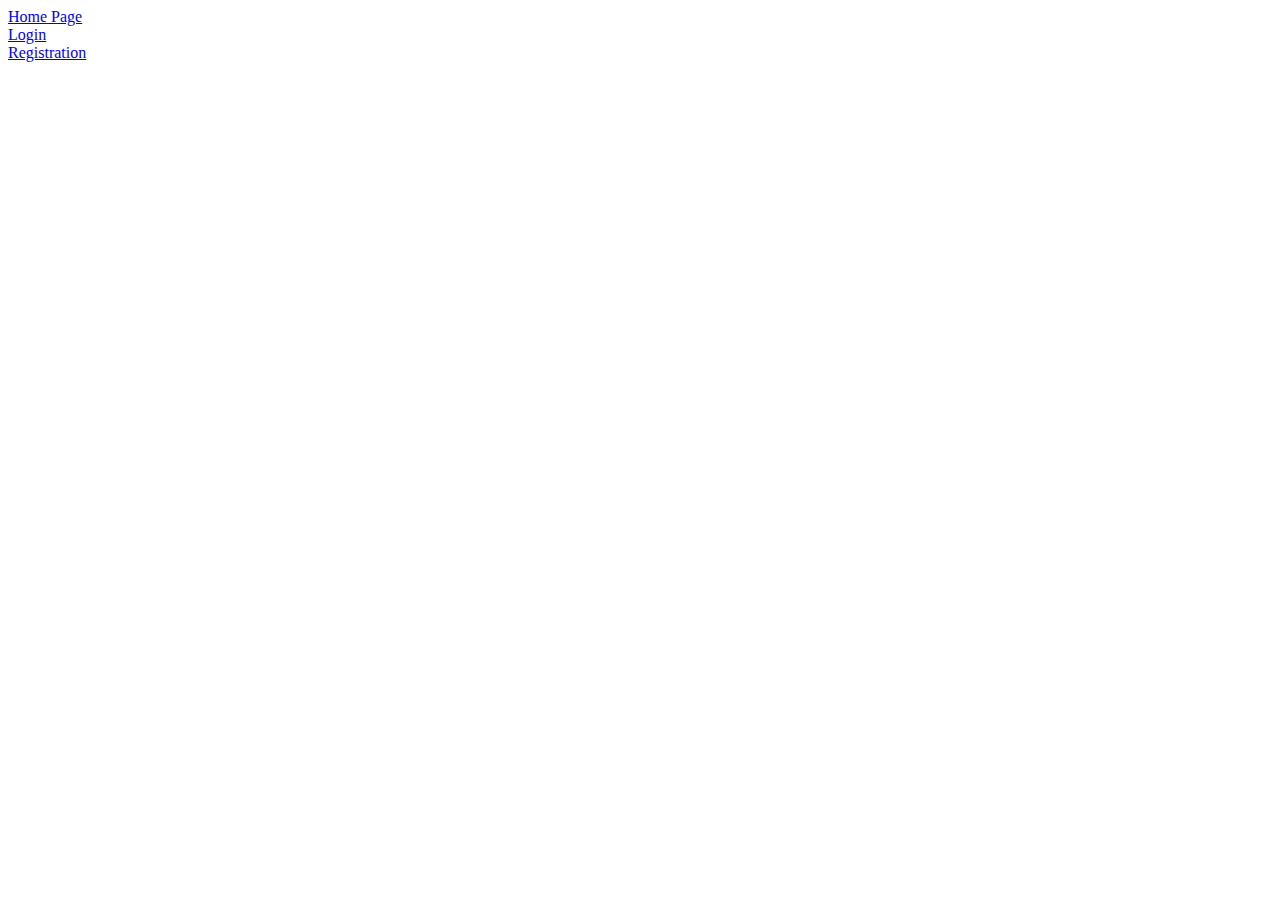
==== index.html @ 27f57738 "Add files via upload" ====
<!DOCTYPE html>
<html lang="en">
  <head>
    <meta charset="UTF-8" />
    <meta name="viewport" content="width=device-width, initial-scale=1.0" />
    <title></title>
  </head>
  <body>
    <a href="./HomePage.html"> Home Page </a>
    <br />
    <a href="./LoginPage.html">Login</a>
    <br />
    <a href="./RegPage.html">Registration</a>
  </body>
</html>
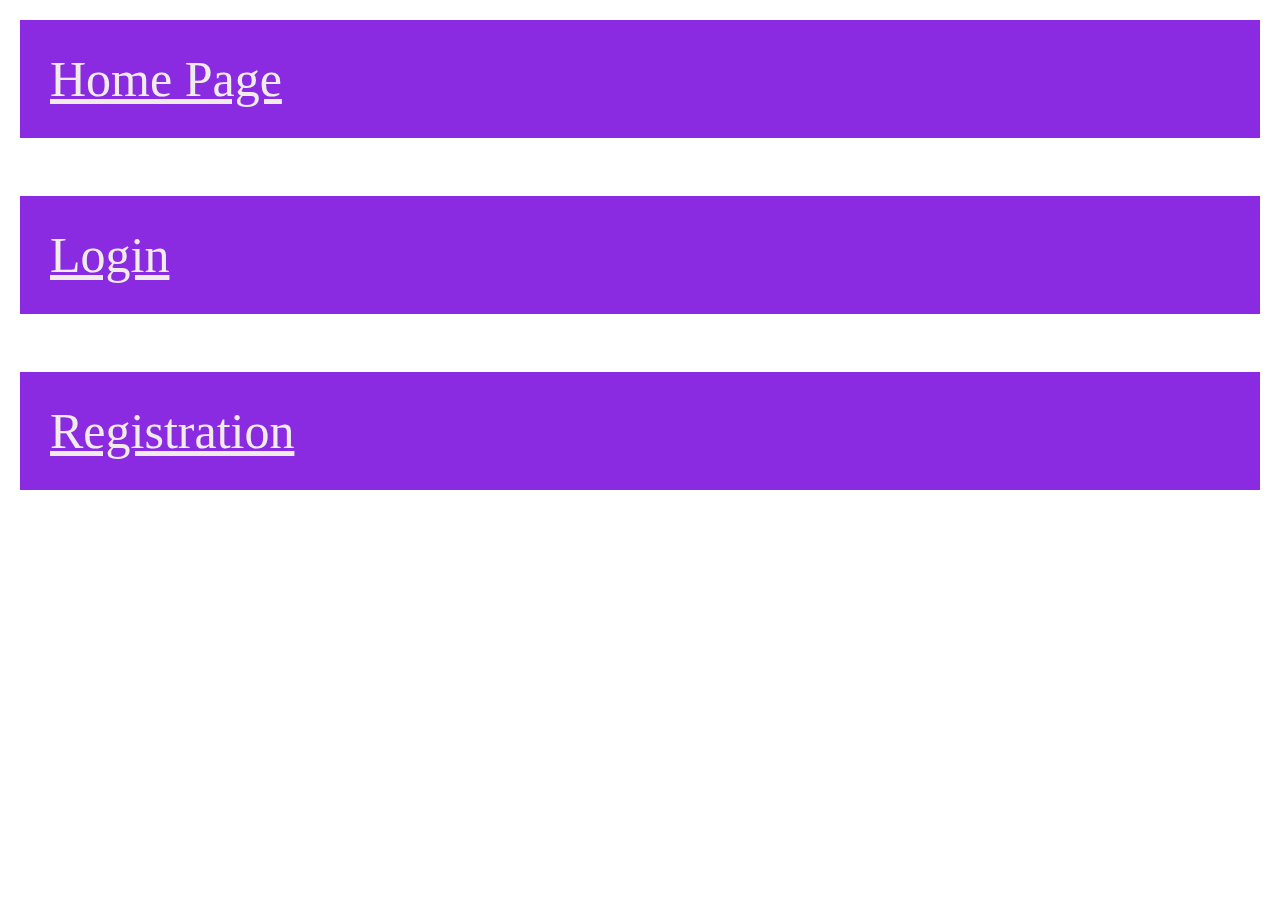
==== commit cf0c9cf9: "Add files via upload" ====
--- a/index.html
+++ b/index.html
@@ -3,10 +3,11 @@
   <head>
     <meta charset="UTF-8" />
     <meta name="viewport" content="width=device-width, initial-scale=1.0" />
-    <title></title>
+    <link rel="stylesheet" href="index.css" />
+    <title>Index Page</title>
   </head>
   <body>
-    <a href="./HomePage.html"> Home Page </a>
+    <a href="./HomePage.html"> Home Page</a>
     <br />
     <a href="./LoginPage.html">Login</a>
     <br />
--- a/index.css
+++ b/index.css
@@ -0,0 +1,20 @@
+*{
+    margin: 0;
+    padding: 0;
+    list-style-type: none;
+}
+a{
+    font-size: 50px;
+    font-family: cursive;
+    background-color: blueviolet;
+    color: rgb(241, 236, 236);
+    padding: 30px;
+    display: flex;
+    flex-direction: column;
+    margin: 20px;
+    
+}
+a:hover{
+    background-color: brown;
+    transition: ease-in-out 0.2s;
+}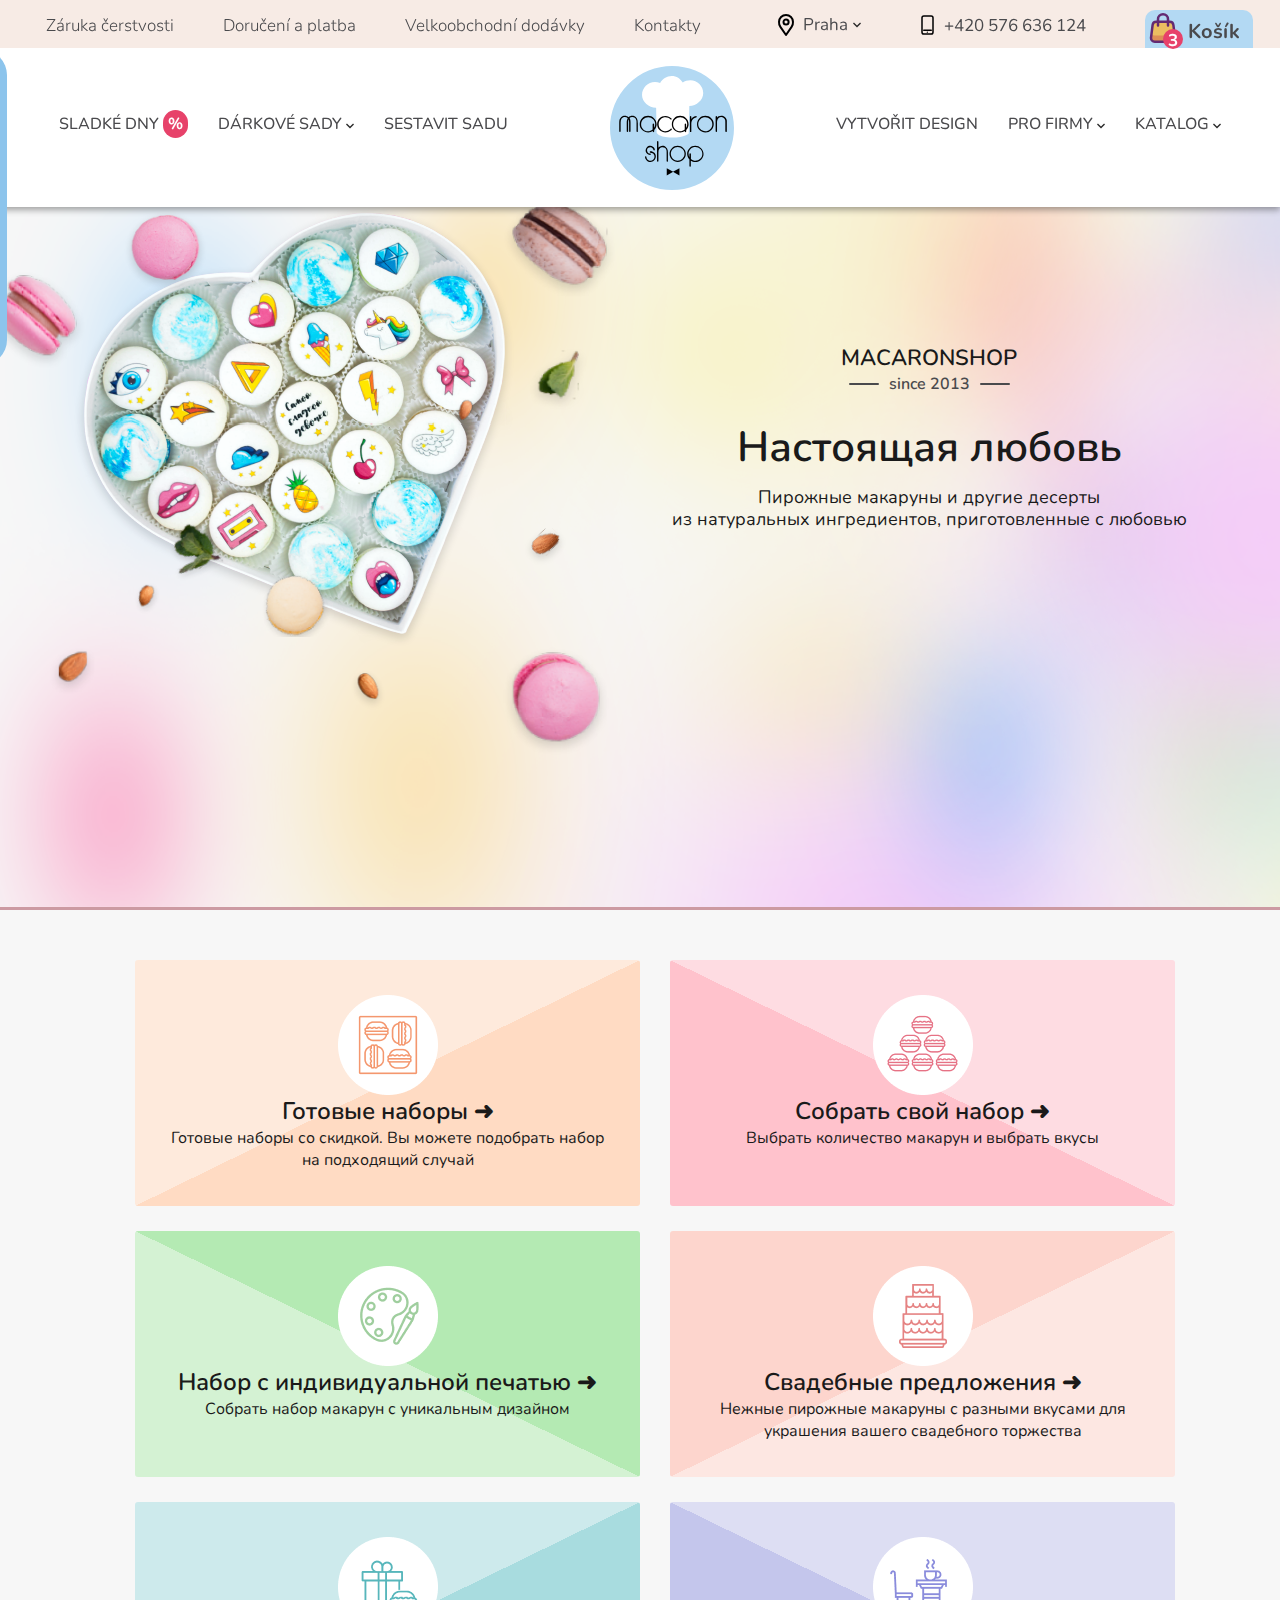
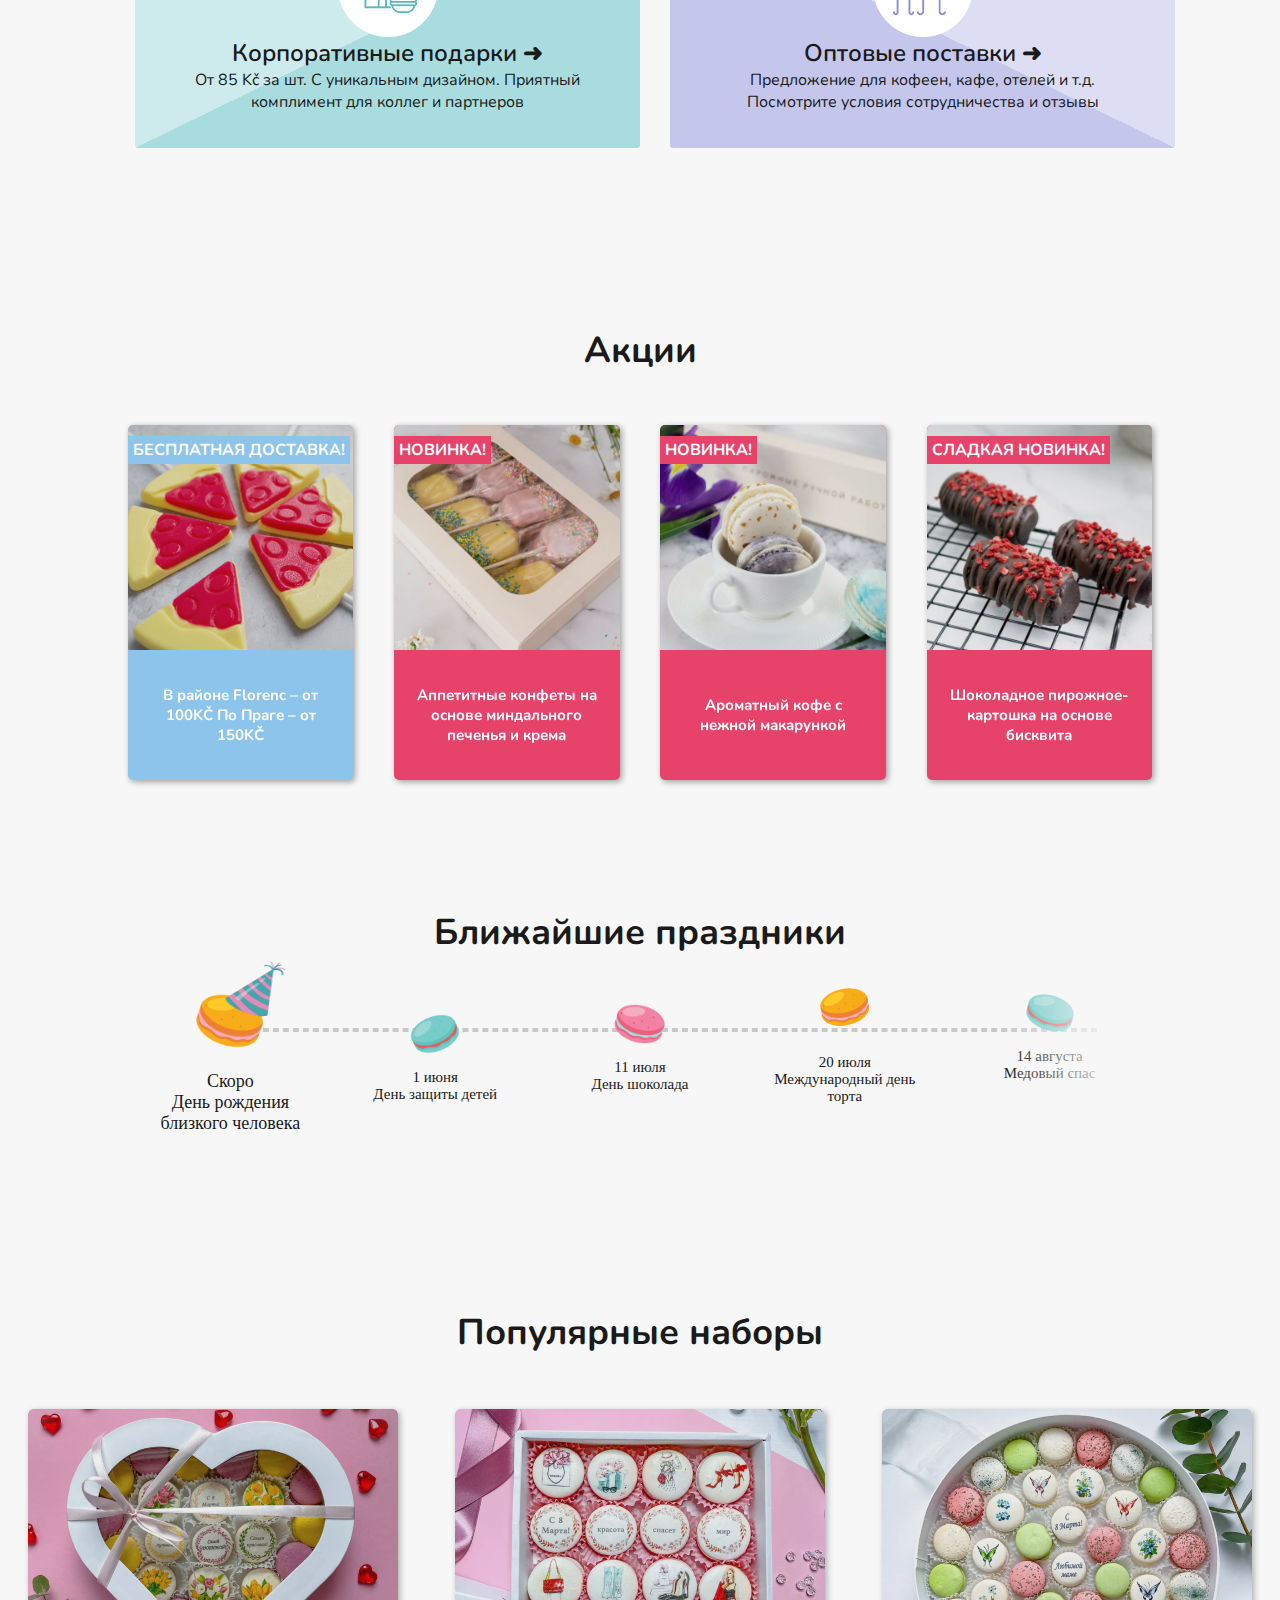
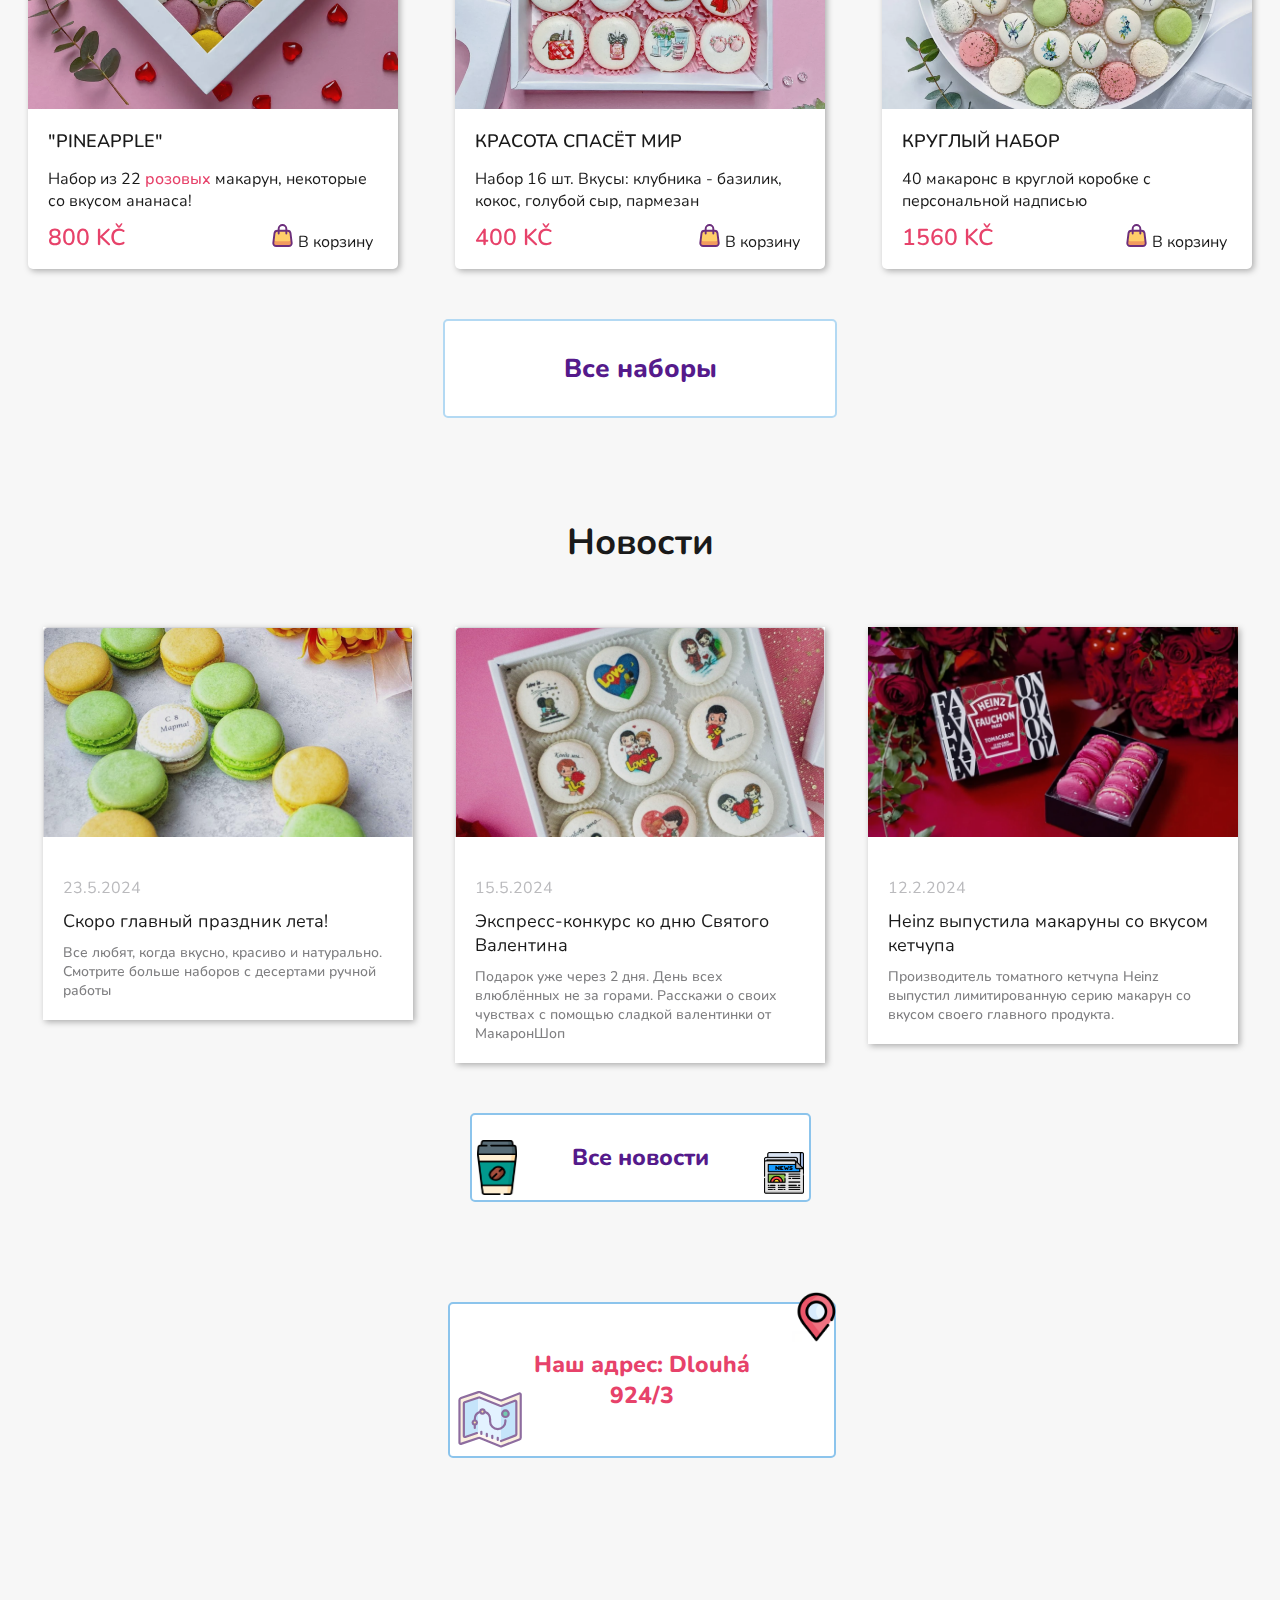
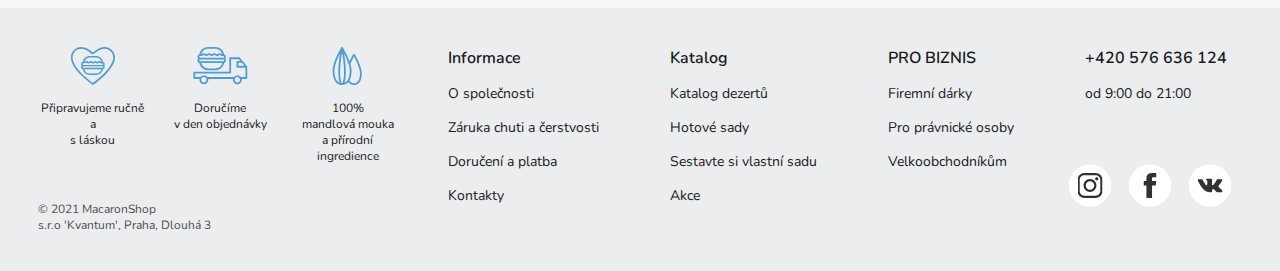
==== commit eee1c618: "renew" ====
--- a/index.html
+++ b/index.html
@@ -1,16 +1,439 @@
 <!DOCTYPE html>
 <html lang="en">
-  <head>
-    <meta charset="UTF-8" />
-    <meta name="viewport" content="width=device-width, initial-scale=1.0" />
-    <link rel="stylesheet" href="index.css" />
-    <title>Index Page</title>
-  </head>
-  <body>
-    <a href="./HomePage.html"> Home Page</a>
-    <br />
-    <a href="./LoginPage.html">Login</a>
-    <br />
-    <a href="./RegPage.html">Registration</a>
-  </body>
-</html>
+
+<head>
+  <link rel="stylesheet" href="./Home Page/styles/style.min.css" />
+  <meta charset="UTF-8" />
+  <meta name="viewport" content="width=device-width, initial-scale=1.0" />
+  <title>HomePage</title>
+  <link rel="icon" href="./icons/FavIcon.png" type="image/x-icon">
+  <script defer async src="./Home Page/paralax.js"></script>
+</head>
+
+<body>
+  <div id="header-placeholder"></div>
+
+  <main>
+    <section class="MainIcons">
+      <div id="popup" class="popup">
+        <div class="popupBody">
+          <div class="popupContent">
+            <section class="LoginSection">
+              <a href="#" class="popupClose">
+                X
+              </a>
+              <div class="Login">
+                <div data-lang-ru="Вход" data-lang-cz="Přihlášení" class="MainName">
+                  Přihlášení
+                </div>
+                <ul class="FormsList">
+                  <li>
+                    <span class="FormName">
+                      E-mail
+                    </span>
+                    <form>
+                      <input required type="text" placeholder="e-mail">
+                    </form>
+                  </li>
+                  <li>
+                    <span data-lang-ru="Пароль" data-lang-cz="Heslo" class="FormName">
+                      Heslo
+                    </span>
+                    <form>
+                      <input minlength="8" required type="password" placeholder="password">
+                    </form>
+                  </li>
+                </ul>
+                <a
+                href="">
+                  <div
+                  data-lang-ru="Вход"
+                  data-lang-cz="Přihlášení" class="LogInSubmit" inputmode="submit">
+                    Вход
+                  </div>
+                </a>
+              </div>
+
+              <div class="Text">
+              <span
+              data-lang-ru="Еще не зарегестрированы?"
+              data-lang-cz="Ještě nejste registrováni?">
+              Ještě nejste registrováni?
+            </span>
+            <br>
+            <a href="./RegPage.html" class="RegButton">
+              <span
+              data-lang-ru="Зарегистрироваться"
+              data-lang-cz="Registrovat se">
+                Registrovat se
+              </span>
+            </a>
+              </div>
+            </section>
+          </div>
+        </div>
+      </div>
+      <a href="#popup">
+        <img src="./icons/Profile.png" alt="">
+      </a>
+      <a href="">
+        <img src="./icons/bag.svg" alt="">
+      </a>
+      <a href="">
+        <img src="./icons/heart.png" alt="">
+      </a>
+      <div id="languageSwitch" onclick="switchLanguage()" id="languageSwitch" href="#">
+        <img src="./icons/language.png" alt="">
+      </div>
+    </section>
+
+    <section class="MainLogoText">
+      <div id="parallax">
+      </div>
+
+      <div class="MainText">
+        <ul>
+          <li class="Name">Macaronshop</li>
+          <li id="year">
+            <div class="Line"></div>
+            since 2013
+            <div class="Line"></div>
+          </li>
+        </ul>
+
+        <div data-lang-ru="Настоящая любовь" data-lang-cz="Pravá láska" class="Slogan">Pravá láska</div>
+
+        <div class="Text">
+          <span data-lang-ru="Пирожные макаруны и другие десерты" data-lang-cz="Makronky a další dezerty">
+            Пирожные макаруны и другие десерты
+          </span>
+          <br>
+          <span data-lang-ru="из натуральных ингредиентов, приготовленные с любовью"
+            data-lang-cz="z přírodních ingrediencí, připravované s láskou">
+            из натуральных ингредиентов, приготовленные с любовью
+          </span>
+        </div>
+      </div>
+    </section>
+
+    <section class="MainLogoTextMobile">
+
+      <div class="MainText">
+        <ul>
+          <li class="Name">Macaronshop</li>
+          <li id="year">
+            <div class="Line"></div>
+            since 2013
+            <div class="Line"></div>
+          </li>
+        </ul>
+
+        <div data-lang-ru="Настоящая любовь" data-lang-cz="Pravá láska" class="Slogan"></div>
+
+        <div class="Text">
+          <span data-lang-ru="Пирожные макаруны и другие десерты" data-lang-cz="Makronky a další dezerty">
+          </span>
+          <br>
+          <span data-lang-ru="из натуральных ингредиентов, приготовленные с любовью"
+            data-lang-cz="z přírodních ingrediencí, připravované s láskou">
+          </span>
+        </div>
+      </div>
+      <img class="MainImageLogo" src="./images/HeartLogo.png" alt="">
+      </div>
+    </section>
+
+    <ul class="CardlistSections">
+      <li>
+        <img src="./icons/Burgers1.png" alt=""></img>
+        <span data-lang-ru="Готовые наборы ➜" data-lang-cz="Hotové sady ➜"></span>
+        <span data-lang-ru="
+          Готовые наборы со скидкой. Вы можете подобрать набор на подходящий случай"
+          data-lang-cz="Hotové sady se slevou. Můžete si vybrat sadu pro vhodnou příležitost"></span>
+        <a href="#KitSection"></a>
+      </li>
+      <li>
+        <img src="./icons/Burgers2.png" alt=""></img>
+        <span data-lang-ru="Собрать свой набор ➜" data-lang-cz="Sestavit vlastní sadu ➜"></span>
+        <span data-lang-ru="Выбрать количество макарун и выбрать вкусы"
+          data-lang-cz="Vybrat počet makronek a zvolit příchutě"></span>
+        <a href="#KitSection"></a>
+      </li>
+      <li>
+        <img src="./icons/Paint.png" alt=""></img>
+        <span data-lang-ru="Набор с индивидуальной печатью ➜" data-lang-cz="Sada s individuálním potiskem ➜">
+        </span>
+        <span data-lang-ru="Собрать набор макарун с уникальным дизайном"
+          data-lang-cz="Sestavte si sadu makronek s jedinečným designem">
+        </span>
+        <a href="#KitSection"></a>
+      </li>
+      <li>
+        <img src="./icons/BigCake.png" alt=""></img>
+        <span data-lang-ru="Свадебные предложения ➜" data-lang-cz="Svatební nabídky ➜"></span>
+        <span data-lang-ru="Нежные пирожные макаруны с разными вкусами для украшения вашего свадебного торжества"
+          data-lang-cz="Jemné makronky s různými příchutěmi pro výzdobu vaší svatební oslavy">
+        </span>
+        <a href="#DatesSection"></a>
+      </li>
+      <li>
+        <img src="./icons/Present.png" alt=""></img>
+        <span data-lang-ru="Корпоративные подарки ➜" data-lang-cz="Firemní dárky ➜">Firemní dárky ➜</span>
+        <span data-lang-ru="От 85 Kč за шт. С уникальным дизайном. Приятный комплимент для коллег и партнеров"
+          data-lang-cz="Od 85 Kč za kus. S jedinečným designem. Příjemný kompliment pro kolegy a partnery">
+        </span>
+        <a href="#DatesSection"></a>
+      </li>
+      <li>
+        <img src="./icons/Cafe.png" alt=""></img>
+        <span data-lang-ru="Оптовые поставки ➜" data-lang-cz="Velkoobchodní dodávky ➜"></span>
+        <span data-lang-ru="Предложение для кофеен, кафе, отелей и т.д. Посмотрите условия сотрудничества и отзывы"
+          data-lang-cz="Nabídka pro kavárny, restaurace, hotely atd. Podívejte se na podmínky spolupráce a recenze">
+        </span>
+      </li>
+    </ul>
+
+    <section class="OnSale">
+      <div data-lang-ru="Акции" data-lang-cz="Akce" class="Name">
+      </div>
+      <ul class="List">
+        <li class="Card">
+          <img src="./images/Tasty.png" alt=""></img>
+          <span data-lang-ru="В районе Florenc – от 100KČ По Праге – от 150KČ"
+            data-lang-cz="V oblasti Florenc – od 100 Kč Po Praze – od 150 Kč">
+          </span>
+          <span data-lang-ru="БЕСПЛАТНАЯ ДОСТАВКА!" data-lang-cz="DOPRAVA ZDARMA!" class="Strip" id="FreeDel">
+          </span>
+        </li>
+        <li class="Card">
+          <img src="./images/Yummy.png" alt=""></img>
+          <span data-lang-ru="Аппетитные конфеты на основе миндального печенья и крема"
+            data-lang-cz="Lahodné bonbóny na bázi mandlových sušenek a krému">
+          </span>
+          <span data-lang-ru="НОВИНКА!" data-lang-cz="NOVINKA!" class="Strip">
+          </span>
+        </li>
+        <li class="Card">
+          <img src="./images/Sweet.png" alt=""></img>
+          <span data-lang-ru="Ароматный кофе с нежной макарункой" data-lang-cz="Voňavá káva s jemnou makronkou"></span>
+          <span data-lang-ru="НОВИНКА!" data-lang-cz="NOVINKA!" class="Strip"></span>
+        </li>
+        <li class="Card">
+          <img src="./images/Delicious.png" alt=""></img>
+          <span data-lang-ru="Шоколадное пирожное-картошка на основе бисквита"
+            data-lang-cz="Čokoládový dort-brambora na bázi piškotu"></span>
+          <span data-lang-ru="СЛАДКАЯ НОВИНКА!" data-lang-cz="SLADKÁ NOVINKA!" class="Strip">
+          </span>
+        </li>
+      </ul>
+    </section>
+
+    <section class="Dates" id="DatesSection">
+      <span data-lang-ru="Ближайшие праздники" data-lang-cz="Nejbližší svátky" class="ListName"></span>
+      <ul>
+        <li>
+          <div class="Birthday">
+            <img src="icons/Macaron1.png" alt=""></img>
+            <img class="BirthCap" src="./images/BirthCap.png" alt="">
+          </div>
+          <span>
+            <span data-lang-ru="Скоро" data-lang-cz="Brzy"></span>
+            <br>
+            <span data-lang-ru="День рождения" data-lang-cz="narozeniny"></span>
+            <br>
+            <span data-lang-ru="близкого человека" data-lang-cz="blízké osoby"></span>
+          </span>
+        </li>
+        <li>
+          <img src="icons/Macaron2.png" alt=""></img>
+          <span>
+            <span data-lang-ru="1 июня" data-lang-cz="1 června"></span>
+            <br>
+            <span data-lang-ru="День защиты детей" data-lang-cz="Den dětí"></span>
+          </span>
+        </li>
+        <li>
+          <img src="icons/Macaron3.png" alt=""></img>
+          <span>
+            <span data-lang-ru="11 июля" data-lang-cz="11 července"></span>
+            <br>
+            <span data-lang-ru="День шоколада" data-lang-cz="Den čokolády"></span>
+          </span>
+        </li>
+        <li>
+          <img src="icons/Macaron1.png" alt=""></img>
+          <span>
+            <span data-lang-ru="" data-lang-cz=""></span>
+            <br>
+            <span data-lang-ru="20 июля" data-lang-cz="20 července"></span>
+            <br>
+            <span data-lang-ru="Международный день торта" data-lang-cz="Mezinárodní den dortu"></span>
+          </span>
+        </li>
+        <li>
+          <img src="icons/Macaron2.png" alt=""></img>
+          <span>
+            <span data-lang-ru="14 августа" data-lang-cz="14 srpna"></span>
+            <br>
+            <span data-lang-ru="Медовый спас" data-lang-cz="Medový spas"></span>
+          </span>
+        </li>
+      </ul>
+      <div class="Line"></div>
+      <div class="BorderRight"></div>
+    </section>
+
+    <section class="Kits" id="KitSection">
+      <span data-lang-ru="Популярные наборы" data-lang-cz="Populární sady" class="Name"></span>
+      <ul class="List">
+        <li class="Card">
+          <img class="MainImage" src="./images/Img1.png" alt="">
+          <div class="Text">
+            <span class="CardName">"Pineapple"</span>
+            <span class="CardText">
+              <span data-lang-ru="Набор из 22 " data-lang-cz="Sada z 22 ">
+              </span>
+              <span class="Pink" data-lang-ru="розовых" data-lang-cz="růžových"></span>
+              <span data-lang-ru="макарун, некоторые со вкусом ананаса!"
+                data-lang-cz="makronky, některé s chutí ananasu!"></span>
+
+            </span>
+            <ul class="CardBuy">
+              <li class="Price">800 KČ</li>
+              <li class="ToCart">
+                <img src="./icons/bag.svg" alt=""></img>
+                <span data-lang-ru="В корзину" data-lang-cz="Do košíku">В корзину</span>
+              </li>
+            </ul>
+          </div>
+        </li>
+        <li class="Card">
+          <img class="MainImage" src="./images/Img2.png" alt="">
+          <div class="Text">
+            <span data-lang-ru="Красота спасёт мир" data-lang-cz="Krása spasí svět" class="CardName">Красота спасёт
+              мир</span>
+            <span data-lang-ru="Набор 16 шт. Вкусы: клубника - базилик, кокос, голубой сыр, пармезан"
+              data-lang-cz="Sada 16 ks. Chuť: jahoda - bazalka, kokos, modrý sýr, parmezán" class="CardText">Набор 16
+              шт. Вкусы: клубника - базилик, кокос, голубой сыр, пармезан</span>
+            <ul class="CardBuy">
+              <li class="Price">400 KČ</li>
+              <li class="ToCart">
+                <img src="./icons/bag.svg" alt=""></img>
+                <span data-lang-ru="В корзину" data-lang-cz="Do košíku">В корзину</span>
+              </li>
+            </ul>
+          </div>
+        </li>
+        <li class="Card">
+          <img class="MainImage" src="./images/Img3.png" alt="">
+          <div class="Text">
+            <span data-lang-ru="Круглый набор" data-lang-cz="Kulatá sada" class="CardName">Круглый набор</span>
+            <span data-lang-ru="40 макаронс в круглой коробке с персональной надписью"
+              data-lang-cz="40 makaronů v kulaté krabičce s osobním nápisem" class="CardText">40 макаронс в круглой
+              коробке с персональной надписью</span>
+            <ul class="CardBuy">
+              <li class="Price">1560 KČ</li>
+              <li class="ToCart">
+                <img src="./icons/bag.svg" alt=""></img>
+                <span data-lang-ru="В корзину" data-lang-cz="Do košíku">В корзину</span>
+              </li>
+            </ul>
+          </div>
+        </li>
+      </ul>
+      <a data-lang-ru="Все наборы" data-lang-cz="Všechny sady" class="Button" href="">
+        Все наборы
+        <div class="MacaronBounce">
+          <img id="Top" src="./icons/MacaronTop.png" alt="">
+          <img id="Mid" src="./icons/MacaronMid.png" alt="">
+          <img id="Bottom" src="./icons/MacaronBottom.png" alt="">
+        </div>
+        <div class="MacaronsBounce">
+          <img src="./icons/MacaronsTop.png" id="Top1" alt="">
+          <img src="./icons/MacaronsMid.png" id="Mid1" alt="">
+          <img src="./icons/MacaronsBot2.png" id="Bot3" alt="">
+          <img id="Bot2" src="./icons/MacaronsBot.png" alt="">
+        </div>
+      </a>
+    </section>
+
+    <section class="News">
+      <div class="Name" data-lang-ru="Новости" data-lang-cz="Novinky">Новости</div>
+      <ul class="List">
+        <li class="Card">
+          <img class="MainImage" src="./images/Photo1.png" alt="">
+          <div class="CardInfo">
+            <span class="Date">23.5.2024</span>
+            <span class="NameCard" data-lang-ru="Скоро главный праздник лета!"
+              data-lang-cz="Brzy hlavní letní svátek!"></span>
+            <span class="TextCard"
+              data-lang-ru="Все любят, когда вкусно, красиво и натурально. Смотрите больше наборов с десертами ручной работы"
+              data-lang-cz="Každý má rád, když je něco chutné, krásné a přirozené. Podívejte se na další sady s ručně vyráběnými dezerty"></span>
+          </div>
+        </li>
+        <li class="Card">
+          <img class="MainImage" src="./images/Photo2.png" alt="">
+          <div class="CardInfo">
+            <span class="Date">15.5.2024</span>
+            <span class="NameCard" data-lang-ru="Экспресс-конкурс ко дню Святого Валентина"
+              data-lang-cz="Expresní soutěž k Valentýnu"></span>
+            <span class="TextCard"
+              data-lang-ru="Подарок уже через 2 дня. День всех влюблённых не за горами. Расскажи о своих чувствах с помощью сладкой валентинки от МакаронШоп"
+              data-lang-cz="Dárek už za 2 dny. Den svatého Valentýna je za rohem. Vyjádři své city sladkou valentýnskou kartičkou od MacaronShop"></span>
+          </div>
+        </li>
+        <li class="Card">
+          <img class="MainImage" src="./images/HeinzMacrons.png" alt="">
+          <div class="CardInfo">
+            <span class="Date">12.2.2024</span>
+            <span class="NameCard" data-lang-ru="Heinz выпустила макаруны со вкусом кетчупа"
+              data-lang-cz="Heinz uvedl makronky s příchutí kečupu"></span>
+            <span class="TextCard"
+              data-lang-ru="Производитель томатного кетчупа Heinz выпустил лимитированную серию макарун со вкусом своего главного продукта."
+              data-lang-cz="Výrobce kečupu Heinz uvedl limitovanou edici makronek s příchutí svého hlavního produktu."></span>
+          </div>
+        </li>
+      </ul>
+      <div class="OutButton">
+        <a class="Button" href="">
+          <span data-lang-ru="Все новости" data-lang-cz="Všechny novinky"></span>
+          <div class="Icons">
+            <img id="News1" src="./icons/NewsPaper.png" alt="">
+            <img id="News2" src="./icons/News2.png" alt="">
+            <img id="CupTop" src="./icons/CoffeCup Top.png" alt="">
+            <img id="CupBot" src="./icons/CoffeCup Bot.png" alt="">
+          </div>
+        </a>
+      </div>
+    </section>
+
+    <section class="Maps">
+      <a href="#popupMap" class="ButtonMaps">
+        <img id="point" src="./icons/pointer.png" alt="">
+        <img id="map" src="./icons/Map.svg" alt="">
+        <span data-lang-ru="Наш адрес: Dlouhá 924/3" data-lang-cz="Naše adresa: Dlouhá 924/3"></span>
+      </a>
+      <div id="popupMap" class="popupMap">
+        <a class="popupArea" href="#footer">
+          <div class="popupMapBody">
+            <div class="popupMapContent">
+              <iframe class="mapFrame"
+                src="https://www.google.com/maps/embed?pb=!1m18!1m12!1m3!1d998.2772707679659!2d14.420983944108103!3d50.088978378858!2m3!1f0!2f0!3f0!3m2!1i1024!2i768!4f13.1!3m3!1m2!1s0x470b94e9a1ec8189%3A0xf081bc02f575981d!2zRGxvdWjDoSA5MjQvMywgMTEwIDAwIFN0YXLDqSBNxJtzdG8!5e1!3m2!1sru!2scz!4v1717600558919!5m2!1sru!2scz"
+                width="600" height="450" style="border:0;" allowfullscreen="" loading="lazy"
+                referrerpolicy="no-referrer-when-downgrade"></iframe>
+              <a href="#footer" class="popupClose">X</a>
+            </div>
+          </div>
+        </a>
+      </div>
+    </section>
+
+  </main>
+
+  <div id="footer-placeholder"></div>
+
+  <script src="/HeaderFooter.js"></script>
+  <script src="/languageSwitch.js"></script>
+</body>
+
+</html>--- a/Home Page/styles/style.min.css
+++ b/Home Page/styles/style.min.css
@@ -0,0 +1 @@
+@import"https://fonts.googleapis.com/css2?family=Nunito:ital,wght@0,200..1000;1,200..1000&display=swap";*{margin:0;padding:0;font-family:"Nunito"}a{text-decoration:none}ul,ol{list-style:none}input,textarea,button{border:none;outline:none}main .MainLogoText{background-image:url(../images/MainBack.png);background-repeat:no-repeat;border-bottom:3px solid #cc9aa2}main .MainLogoText .MainText{position:absolute;width:450px;-webkit-box-align:center;-ms-flex-align:center;align-items:center;top:343px;left:55%;position:absolute;display:-webkit-box;display:-ms-flexbox;display:flex;-webkit-box-orient:vertical;-webkit-box-direction:normal;-ms-flex-direction:column;flex-direction:column;font-weight:600}main .MainLogoText .MainText ul #year{font-size:16px;color:var(--GrayColor-1);display:-webkit-box;display:-ms-flexbox;display:flex;-webkit-box-orient:horizontal;-webkit-box-direction:normal;-ms-flex-direction:row;flex-direction:row;-webkit-box-pack:center;-ms-flex-pack:center;justify-content:center}main .MainLogoText .MainText ul #year .Line{width:30px;height:2px;background-color:var(--GrayColor-1);-ms-flex-item-align:center;align-self:center;margin:0px 10px;border-radius:10px}main .MainLogoText .MainText .Name{text-transform:uppercase;font-size:22px;text-align:center}main .MainLogoText .MainText .Slogan{margin:24px auto 10px auto;font-weight:600;font-size:42px}main .MainLogoText .MainText .Text{font-weight:400;font-size:18px;text-align:center;text-wrap:nowrap;line-height:22px}main .CardlistSections{display:grid;grid-template-columns:50% 50%;grid-template-rows:auto auto auto;grid-auto-flow:row;gap:25px 30px;margin:50px 135px}main .CardlistSections li{-webkit-transition:ease-in-out .2s;transition:ease-in-out .2s;display:-webkit-box;display:-ms-flexbox;display:flex;-webkit-box-orient:vertical;-webkit-box-direction:normal;-ms-flex-direction:column;flex-direction:column;-webkit-box-pack:start;-ms-flex-pack:start;justify-content:start;-webkit-box-align:center;-ms-flex-align:center;align-items:center;padding:35px;text-align:center;border-radius:3px;position:relative;background-color:#ffdbc3}main .CardlistSections li a{position:absolute;width:100%;height:100%;z-index:5;border-radius:3px;top:0;left:0}main .CardlistSections li span:nth-child(2){font-size:24px;font-weight:600;-webkit-transition:ease-in-out .2s;transition:ease-in-out .2s}main .CardlistSections li:hover{border-radius:30px;-webkit-transition:ease-in-out .3s;transition:ease-in-out .3s;-webkit-transform:scale(1.02) translateY(-8px);transform:scale(1.02) translateY(-8px)}main .CardlistSections li:hover :nth-child(2){background-color:rgba(0,0,0,.12);border-radius:20px;padding:7px 15px 2px 5px;-webkit-transition:ease-in-out .3s;transition:ease-in-out .3s;margin:5px 0px}main .CardlistSections li:hover :nth-child(1){-webkit-transform:rotate(360deg);transform:rotate(360deg);-webkit-transition:ease-in-out .75s;transition:ease-in-out .75s}main .CardlistSections li img{height:100px;width:100px}main .CardlistSections li:first-child{background:-webkit-gradient(linear, left top, right bottom, color-stop(50%, #feeadc), color-stop(50%, #FFDBC3));background:linear-gradient(to bottom right, #feeadc 50%, #FFDBC3 50%)}main .CardlistSections li:nth-child(2){background:-webkit-gradient(linear, right top, left bottom, color-stop(50%, #fedce2), color-stop(50%, #FFC2CC));background:linear-gradient(to bottom left, #fedce2 50%, #FFC2CC 50%)}main .CardlistSections li:nth-child(3){background:-webkit-gradient(linear, left bottom, right top, color-stop(50%, #d4f2d3), color-stop(50%, #B4EAB3));background:linear-gradient(to top right, #d4f2d3 50%, #B4EAB3 50%)}main .CardlistSections li:nth-child(4){background:-webkit-gradient(linear, right bottom, left top, color-stop(50%, #fde7e2), color-stop(50%, #FDD5CD));background:linear-gradient(to top left, #fde7e2 50%, #FDD5CD 50%)}main .CardlistSections li:nth-child(5){background:-webkit-gradient(linear, left top, right bottom, color-stop(50%, #cdeaec), color-stop(50%, #A8DCDF));background:linear-gradient(to bottom right, #cdeaec 50%, #A8DCDF 50%)}main .CardlistSections li:nth-child(6){background:-webkit-gradient(linear, right top, left bottom, color-stop(50%, #dddef3), color-stop(50%, #C4C6EC));background:linear-gradient(to bottom left, #dddef3 50%, #C4C6EC 50%)}main .OnSale{display:-webkit-box;display:-ms-flexbox;display:flex;-webkit-box-orient:vertical;-webkit-box-direction:normal;-ms-flex-direction:column;flex-direction:column;-ms-flex-pack:distribute;justify-content:space-around;padding:10%;text-align:center}main .OnSale .Name{font-size:36px;font-weight:700;text-align:center;margin-bottom:50px}main .OnSale .List{display:-webkit-box;display:-ms-flexbox;display:flex;-webkit-box-orient:horizontal;-webkit-box-direction:normal;-ms-flex-direction:row;flex-direction:row;-webkit-box-pack:justify;-ms-flex-pack:justify;justify-content:space-between}main .OnSale .List .Card{overflow:hidden;-webkit-filter:drop-shadow(2px 2px 3px rgba(0, 0, 0, 0.363));filter:drop-shadow(2px 2px 3px rgba(0, 0, 0, 0.363));padding:0 0;border-radius:5px;display:-webkit-box;display:-ms-flexbox;display:flex;-webkit-box-orient:vertical;-webkit-box-direction:normal;-ms-flex-direction:column;flex-direction:column;-webkit-box-pack:justify;-ms-flex-pack:justify;justify-content:space-between;color:var(--WhiteColor-1);display:flex;flex-direction:column;position:relative;width:22%;height:22%;background-color:var(--RedColor-1)}main .OnSale .List .Card img{-webkit-transition:ease-in-out .2s;transition:ease-in-out .2s}main .OnSale .List .Card:hover{overflow:hidden}main .OnSale .List .Card:hover img{scale:1.04;-webkit-transition:ease-in-out 300ms;transition:ease-in-out 300ms;-webkit-filter:brightness(1) grayscale(0);filter:brightness(1) grayscale(0)}main .OnSale .List .Card span:nth-child(2){padding:20px 20px;border-radius:0;display:-webkit-box;display:-ms-flexbox;display:flex;-webkit-box-orient:vertical;-webkit-box-direction:normal;-ms-flex-direction:column;flex-direction:column;-webkit-box-pack:justify;-ms-flex-pack:justify;justify-content:space-between;height:90px;text-align:center;display:flex;flex-direction:column;-webkit-box-pack:center;-ms-flex-pack:center;justify-content:center;font-size:15px;font-weight:700}main .OnSale .List .Card img{width:100%;height:28%;-webkit-filter:brightness(0.9) grayscale(0.2);filter:brightness(0.9) grayscale(0.2)}main .OnSale .List .Card:first-child{background-color:var(--BlueColor-2)}main .OnSale .List .Strip{z-index:2;position:absolute;top:3%;background-color:var(--RedColor-1);padding:3px 5px;font-weight:bolder}main .OnSale .List #FreeDel{background-color:var(--BlueColor-2)}main .Dates{height:300px;width:80%;margin:0px 10%;position:relative}main .Dates .ListName{font-size:36px;font-weight:700;text-align:center;display:-webkit-box;display:-ms-flexbox;display:flex;-webkit-box-pack:center;-ms-flex-pack:center;justify-content:center;margin:auto auto 30px auto}main .Dates ul{z-index:1;position:absolute;width:100%;display:-webkit-box;display:-ms-flexbox;display:flex;-webkit-box-pack:justify;-ms-flex-pack:justify;justify-content:space-between}main .Dates ul li{margin:auto 20px;width:200px;text-align:center;display:-webkit-box;display:-ms-flexbox;display:flex;-webkit-box-orient:vertical;-webkit-box-direction:normal;-ms-flex-direction:column;flex-direction:column;-webkit-box-pack:space-evenly;-ms-flex-pack:space-evenly;justify-content:space-evenly;font-size:15px;font-weight:400}main .Dates ul li .Birthday{position:relative}main .Dates ul li .Birthday .BirthCap{position:absolute;left:45%;bottom:40px}main .Dates ul li span{font-family:cursive}main .Dates ul li img{width:58px;height:50px;-ms-flex-item-align:center;align-self:center;margin-bottom:10px}@media(max-width: 1300px){main .Dates ul li:nth-child(2){-webkit-transform:translateY(-5px);transform:translateY(-5px)}main .Dates ul li:nth-child(3){-webkit-transform:translateY(-15px);transform:translateY(-15px)}main .Dates ul li:nth-child(4){-webkit-transform:translateY(-20px);transform:translateY(-20px)}main .Dates ul li:last-child{-webkit-transform:translateY(-20px);transform:translateY(-20px)}}main .Dates ul li:first-child{font-weight:500;font-size:18px}main .Dates ul li:first-child img{width:78px;height:68px}main .Dates ul li:nth-child(4) img{-webkit-transform:translateY(5px) rotate(-30deg);transform:translateY(5px) rotate(-30deg)}main .Dates ul li:last-child{margin-top:2%}main .Dates ul li:last-child img{-webkit-transform:rotate(40deg);transform:rotate(40deg)}main .Dates .Line{width:99%;left:95px;z-index:0;position:absolute;top:40%;border:2px dashed #c8c8c8}main .Dates .BorderRight{width:540px;height:350px;background:-webkit-gradient(linear, right top, left top, color-stop(50%, var(--WhiteColor-3)), to(transparent));background:linear-gradient(to left, var(--WhiteColor-3) 50%, transparent);position:absolute;top:-10px;right:0px;z-index:8}main .Kits{margin-top:100px;display:-webkit-box;display:-ms-flexbox;display:flex;-webkit-box-orient:vertical;-webkit-box-direction:normal;-ms-flex-direction:column;flex-direction:column;-webkit-box-pack:justify;-ms-flex-pack:justify;justify-content:space-between}main .Kits .Name{font-size:36px;font-weight:700;text-align:center;margin-bottom:42px}main .Kits .List{-ms-flex-wrap:wrap;flex-wrap:wrap;display:-webkit-box;display:-ms-flexbox;display:flex;width:100%;-ms-flex-pack:distribute;justify-content:space-around}main .Kits .List .Card{overflow:hidden;background-color:var(--WhiteColor-1);margin-top:10px;-webkit-filter:drop-shadow(2px 2px 3px rgba(0, 0, 0, 0.3));filter:drop-shadow(2px 2px 3px rgba(0, 0, 0, 0.3));padding:auto auto;border-radius:5px;display:-webkit-box;display:-ms-flexbox;display:flex;-webkit-box-orient:vertical;-webkit-box-direction:normal;-ms-flex-direction:column;flex-direction:column;-webkit-box-pack:justify;-ms-flex-pack:justify;justify-content:space-between;width:370px;height:460px}main .Kits .List .Card:hover{overflow:hidden}main .Kits .List .Card:hover .MainImage{scale:1.02;-webkit-transition:ease-in-out 300ms;transition:ease-in-out 300ms;-webkit-filter:brightness(1) grayscale(0);filter:brightness(1) grayscale(0)}main .Kits .List .Card .CardName{text-transform:uppercase;margin-bottom:15px;font-size:18px;font-weight:600}main .Kits .List .Card .CardText{font-weight:400;margin-bottom:10px}main .Kits .List .Card .CardText .Pink{color:var(--RedColor-1);font-weight:500}main .Kits .List .Card .MainImage{max-width:100%;-webkit-filter:brightness(0.93) grayscale(0.13);filter:brightness(0.93) grayscale(0.13);height:300px;-webkit-transition:ease-in-out .2s;transition:ease-in-out .2s}main .Kits .List .Card .Text{padding:20px 20px;border-radius:0px;display:-webkit-box;display:-ms-flexbox;display:flex;-webkit-box-orient:vertical;-webkit-box-direction:normal;-ms-flex-direction:column;flex-direction:column;-webkit-box-pack:justify;-ms-flex-pack:justify;justify-content:space-between}main .Kits .List .Card .CardBuy{display:-webkit-box;display:-ms-flexbox;display:flex;-webkit-box-pack:justify;-ms-flex-pack:justify;justify-content:space-between}main .Kits .List .Card .CardBuy .Price{color:var(--RedColor-1);font-weight:600;font-size:23px}main .Kits .List .Card .CardBuy .ToCart{-webkit-transition:ease-in-out .2s;transition:ease-in-out .2s;padding:2px 5px}main .Kits .List .Card .CardBuy .ToCart img{width:23px;height:23px}main .Kits .List .Card .CardBuy .ToCart:hover{background-color:rgba(0,0,0,.2);border-radius:5px;padding:2px 5px;-webkit-transition:var(--transition-1);transition:var(--transition-1);-webkit-transform:translateY(-2px);transform:translateY(-2px)}main .Kits .Button{margin:50px;-ms-flex-item-align:center;align-self:center;width:330px;background-color:var(--WhiteColor-1);border:2px solid var(--BlueColor-1);border-radius:5px;text-align:center;padding:30px;font-size:26px;font-weight:800;position:relative}main .Kits .Button #Top{-webkit-transition:ease-in-out .2s;transition:ease-in-out .2s}main .Kits .Button #Mid{-webkit-transition:ease-in-out .2s;transition:ease-in-out .2s}main .Kits .Button #Bottom{-webkit-transition:ease-in-out .2s;transition:ease-in-out .2s}main .Kits .Button #Top1{-webkit-transition:ease-in-out .2s;transition:ease-in-out .2s}main .Kits .Button #Mid1{-webkit-transition:ease-in-out .2s;transition:ease-in-out .2s}main .Kits .Button #Bot2{-webkit-transition:ease-in-out .2s;transition:ease-in-out .2s}main .Kits .Button #Bot3{-webkit-transition:ease-in-out .2s;transition:ease-in-out .2s}main .Kits .Button:hover{background-color:var(--BlueColor-1);-webkit-transition:ease-in-out 100ms;transition:ease-in-out 100ms;border:2px solid var(--BlueColor-2)}main .Kits .Button:hover #Top{-webkit-transition:var(--transition-1);transition:var(--transition-1);-webkit-transform:translateY(-8px) rotate(4deg);transform:translateY(-8px) rotate(4deg)}main .Kits .Button:hover #Mid{-webkit-transition:var(--transition-1);transition:var(--transition-1);-webkit-transform:translateY(-5px) rotate(-1deg);transform:translateY(-5px) rotate(-1deg);height:4px}main .Kits .Button:hover #Bottom{-webkit-transition:var(--transition-1);transition:var(--transition-1);-webkit-transform:translateY(-3px);transform:translateY(-3px)}main .Kits .Button:hover #Top1{-webkit-animation:TopAnimation 1s ease-in-out forwards;animation:TopAnimation 1s ease-in-out forwards}main .Kits .Button:hover #Mid1{-webkit-animation:MidAnimation 1s ease-in-out forwards;animation:MidAnimation 1s ease-in-out forwards}main .Kits .Button:hover #Bot3{-webkit-animation:Bot2Animation 1s ease-in-out forwards;animation:Bot2Animation 1s ease-in-out forwards}main .Kits .Button:hover #Bot2{-webkit-transition:var(--transition-1);transition:var(--transition-1);-webkit-animation:BottomAnimation .7s ease-in-out forwards;animation:BottomAnimation .7s ease-in-out forwards}main .Kits .Button .MacaronBounce{scale:1.3;position:absolute;height:30px;width:30px;display:-webkit-box;display:-ms-flexbox;display:flex;-webkit-box-orient:vertical;-webkit-box-direction:normal;-ms-flex-direction:column;flex-direction:column;-webkit-box-pack:center;-ms-flex-pack:center;justify-content:center;top:60px;left:10px}main .Kits .Button .MacaronBounce img{width:30px;height:10px}main .Kits .Button .MacaronBounce img:nth-child(2){height:2.25px}main .Kits .Button .MacaronsBounce{scale:1.3;position:absolute;width:30px;display:-webkit-box;display:-ms-flexbox;display:flex;-webkit-box-orient:vertical;-webkit-box-direction:normal;-ms-flex-direction:column;flex-direction:column;-webkit-box-pack:center;-ms-flex-pack:center;justify-content:center;top:40px;right:3%}main .Kits .Button .MacaronsBounce img{width:30px;height:10px}main .Kits .Button .MacaronsBounce img:nth-child(2){height:2.25px}main .Kits .Button .MacaronsBounce img:nth-child(4){height:22.25px}main .News .Name{font-size:36px;font-weight:700;text-align:center;margin:50px auto}main .News .List{-ms-flex-wrap:wrap;flex-wrap:wrap;display:-webkit-box;display:-ms-flexbox;display:flex;-webkit-box-pack:space-evenly;-ms-flex-pack:space-evenly;justify-content:space-evenly}main .News .List .Card{overflow:hidden;margin-top:10px;background-color:var(--WhiteColor-1);-webkit-filter:drop-shadow(2px 2px 3px rgba(0, 0, 0, 0.3));filter:drop-shadow(2px 2px 3px rgba(0, 0, 0, 0.3));display:-webkit-box;display:-ms-flexbox;display:flex;-webkit-box-orient:vertical;-webkit-box-direction:normal;-ms-flex-direction:column;flex-direction:column;-webkit-box-pack:start;-ms-flex-pack:start;justify-content:start;width:370px;height:-webkit-fit-content;height:-moz-fit-content;height:fit-content}main .News .List .Card:hover{overflow:hidden}main .News .List .Card:hover .MainImage{scale:1.02;-webkit-transition:ease-in-out 300ms;transition:ease-in-out 300ms;-webkit-filter:brightness(1) grayscale(0);filter:brightness(1) grayscale(0)}main .News .List .Card .MainImage{-webkit-filter:brightness(0.9) grayscale(0.15);filter:brightness(0.9) grayscale(0.15);height:210px;-webkit-transition:ease-in-out .2s;transition:ease-in-out .2s;-o-object-fit:cover;object-fit:cover}main .News .List .Card .CardInfo{padding:20px;-webkit-box-orient:vertical;-webkit-box-direction:normal;-ms-flex-direction:column;flex-direction:column;-webkit-box-pack:space-evenly;-ms-flex-pack:space-evenly;justify-content:space-evenly;display:-webkit-box;display:-ms-flexbox;display:flex}main .News .List .Card .CardInfo .Date{color:var(--GrayColor-2);text-align:start;margin:20px 0px 0px 0px}main .News .List .Card .CardInfo .NameCard{margin:10px 0px;font-weight:600px;font-size:18px}main .News .List .Card .CardInfo .TextCard{font-weight:500;font-size:14px;color:var(--GrayColor-3)}main .News .OutButton{width:100%;display:-webkit-box;display:-ms-flexbox;display:flex;-webkit-box-pack:center;-ms-flex-pack:center;justify-content:center}main .News .OutButton .Button{margin:50px;display:-webkit-box;display:-ms-flexbox;display:flex;-webkit-box-orient:vertical;-webkit-box-direction:normal;-ms-flex-direction:column;flex-direction:column;background-color:var(--WhiteColor-1);border:2px solid var(--BlueColor-2);border-radius:5px;padding:27px 100px;font-size:23px;font-weight:800;position:relative;position:relative}main .News .OutButton .Button .Icons{display:-webkit-box;display:-ms-flexbox;display:flex}main .News .OutButton .Button .Icons img{-webkit-transition:ease-in-out .2s;transition:ease-in-out .2s}main .News .OutButton .Button img{width:40px;height:40px}main .News .OutButton .Button #News1{right:5px;bottom:8px;position:absolute}main .News .OutButton .Button #News2{right:5px;bottom:3px;position:absolute}main .News .OutButton .Button #CupTop{left:5px;bottom:45px;height:15px;position:absolute}main .News .OutButton .Button #CupBot{left:5px;bottom:5px;position:absolute}main .News .OutButton .Button:hover{background-color:var(--BlueColor-1);-webkit-transition:ease-in-out 100ms;transition:ease-in-out 100ms;border:2px solid var(--BlueColor-2)}main .News .OutButton .Button:hover #CupBot{-webkit-transition:var(--transition-2);transition:var(--transition-2);-webkit-transform:translate(0px, -8px) rotate(5deg);transform:translate(0px, -8px) rotate(5deg)}main .News .OutButton .Button:hover #CupTop{-webkit-transition:var(--transition-2);transition:var(--transition-2);-webkit-transform:translate(2px, -18px) rotate(-4deg);transform:translate(2px, -18px) rotate(-4deg)}main .News .OutButton .Button:hover #News1{-webkit-transition:var(--transition-2);transition:var(--transition-2);-webkit-transform:translate(5px, -15px) rotate(7deg);transform:translate(5px, -15px) rotate(7deg)}main .News .OutButton .Button:hover #News2{-webkit-transition:var(--transition-2);transition:var(--transition-2);-webkit-transform:translate(-2px, -8px) rotate(-3deg);transform:translate(-2px, -8px) rotate(-3deg)}main .MainLogoTextMobile{border-bottom:2px solid var(--RedColor-1);margin-top:10px;height:200%;width:100%;position:relative}@media screen and (max-width: 500px){main .MainLogoTextMobile{margin-top:50px}main .MainLogoTextMobile .MainText{scale:.9;top:-10%}}@media screen and (max-width: 430px){main .MainLogoTextMobile{margin-top:50px}main .MainLogoTextMobile .MainText{scale:.7;top:-20%}}main .MainLogoTextMobile .MainText{margin-top:50px;width:100%;-webkit-box-align:center;-ms-flex-align:center;align-items:center;position:absolute;z-index:5;display:-webkit-box;display:-ms-flexbox;display:flex;-webkit-box-orient:vertical;-webkit-box-direction:normal;-ms-flex-direction:column;flex-direction:column;font-weight:600}main .MainLogoTextMobile .MainText ul #year{font-size:16px;color:var(--GrayColor-1);display:-webkit-box;display:-ms-flexbox;display:flex;-webkit-box-orient:horizontal;-webkit-box-direction:normal;-ms-flex-direction:row;flex-direction:row;-webkit-box-pack:center;-ms-flex-pack:center;justify-content:center}main .MainLogoTextMobile .MainText ul #year .Line{width:30px;height:2px;background-color:var(--GrayColor-1);-ms-flex-item-align:center;align-self:center;margin:0px 10px;border-radius:10px}main .MainLogoTextMobile .MainText .Name{text-transform:uppercase;font-size:22px;text-align:center}main .MainLogoTextMobile .MainText .Slogan{margin:24px auto 10px auto;font-weight:600;font-size:42px;text-align:center}main .MainLogoTextMobile .MainText .Text{font-weight:400;font-size:18px;text-align:center;line-height:22px}main .MainLogoTextMobile .MainImageLogo{width:100%;height:100%}@media screen and (max-width: 1000px){main .MainLogoText{display:none}}@media screen and (min-width: 1000px){main .MainLogoTextMobile{display:none}}@media screen and (max-width: 730px){main .Dates{margin-top:100px;position:relative}main .Dates ul{width:100%;-webkit-box-align:center;-ms-flex-align:center;align-items:center;-webkit-box-orient:vertical;-webkit-box-direction:normal;-ms-flex-direction:column;flex-direction:column}main .Dates ul li{width:80%;margin-right:0px;margin-bottom:15px;-webkit-box-orient:horizontal;-webkit-box-direction:normal;-ms-flex-direction:row;flex-direction:row}main .Dates ul li .Birthday{position:relative}main .Dates ul li .Birthday .BirthCap{position:absolute;bottom:40px;left:35%}main .Dates ul li span{text-align:left;width:200px;text-wrap:nowrap}main .Dates ul li:first-child{margin-left:0px}main .Dates ul li:nth-child(2) span{margin-left:22px}main .Dates ul li:nth-child(3) span{margin-left:22px}main .Dates ul li:last-child{display:none}main .Dates ul li:nth-child(4){display:none}main .Dates ul li:nth-child(5){display:none}main .Dates .Line{position:absolute;-webkit-transform:rotate(-90deg);transform:rotate(-90deg);top:270px;left:-20px;width:200px}}@media screen and (max-width: 730px)and (max-width: 350px){main .Dates .Line{left:-40px}}@media screen and (max-width: 730px){main .Dates .BorderRight{display:none}main .MainLogoText{display:none}main .CardlistSections{display:-webkit-box;display:-ms-flexbox;display:flex;-webkit-box-orient:vertical;-webkit-box-direction:normal;-ms-flex-direction:column;flex-direction:column;margin:100px 10px 10px 10px;gap:10px}main .CardlistSections li{display:-webkit-box;display:-ms-flexbox;display:flex;padding:10px 0px}main .CardlistSections li span{scale:.7;text-wrap:wrap;padding:0;margin:0}main .CardlistSections li span:last-child{display:none}main .CardlistSections li img{display:none}main .OnSale{margin-top:100px;padding:0;width:100%}main .OnSale .Name{margin-bottom:10px}main .OnSale .List{padding-left:5%;width:90%;-webkit-box-orient:vertical;-webkit-box-direction:normal;-ms-flex-direction:column;flex-direction:column;gap:15px}main .OnSale .List .Card{width:100%}main .Kits{margin-top:100px}main .Kits .Name{margin-bottom:10px}main .Kits ul{gap:15px}main .Kits .Button{width:70%}main .News{margin-top:100px}main .News img{max-width:100%}main .News .Name{margin:0px 0px 10px 0px}main .News ul{gap:10px}}@media screen and (max-width: 300px){main .Dates{scale:.8}}@media screen and (min-width: 731px){main .Dates .Line{width:85%}main .Dates .BorderRight{right:-10%;width:250px}main .Dates :nth-child(5){margin-top:45px}}.Maps{width:100%;display:-webkit-box;display:-ms-flexbox;display:flex;-webkit-box-orient:vertical;-webkit-box-direction:normal;-ms-flex-direction:column;flex-direction:column;-webkit-box-pack:center;-ms-flex-pack:center;justify-content:center;width:100%}.Maps .ButtonMaps{width:20%;margin:50px 35%;background-color:var(--WhiteColor-1);border:2px solid var(--BlueColor-2);border-radius:5px;padding:45px 5%;font-size:23px;font-weight:800;text-align:center;color:var(--RedColor-1);position:relative}@media screen and (max-width: 600px){.Maps .ButtonMaps{width:50%;margin:50px 20%;padding:10% 5%}}@media screen and (max-width: 380px){.Maps .ButtonMaps{padding-bottom:25%}}.Maps .ButtonMaps:hover{background-color:var(--BlueColor-1);-webkit-transition:ease-in-out 100ms;transition:ease-in-out 100ms;border:2px solid var(--BlueColor-2)}.Maps .ButtonMaps img{position:absolute}.Maps .ButtonMaps #map{-webkit-transition:var(--transition-2);transition:var(--transition-2);width:70px;height:70px;bottom:3%;left:1%}.Maps .ButtonMaps #point{-webkit-transition:var(--transition-2);transition:var(--transition-2);width:50px;height:50px;bottom:75%;right:-2%}.Maps .ButtonMaps:hover{cursor:url("../../icons/pointercursor.png"),auto}.Maps .ButtonMaps:hover #map{-webkit-transform:translateY(-20%) translateX(1%) rotate(-5deg);transform:translateY(-20%) translateX(1%) rotate(-5deg);-webkit-transition:var(--transition-2);transition:var(--transition-2)}.Maps .ButtonMaps:hover #point{-webkit-filter:blur(20px) opacity(0);filter:blur(20px) opacity(0);-webkit-transition:ease-in-out .2s;transition:ease-in-out .2s}.Maps .popupMap{position:fixed;width:100%;height:100%;background-color:rgba(10,18,39,.514);top:0;left:0;z-index:8;visibility:hidden;opacity:0;-webkit-filter:blur(30px);filter:blur(30px)}.Maps .popupMap .popupMapBody{height:100%;display:-webkit-box;display:-ms-flexbox;display:flex;-webkit-box-align:center;-ms-flex-align:center;align-items:center;-webkit-box-pack:center;-ms-flex-pack:center;justify-content:center}.Maps .popupMap .popupMapContent{-webkit-filter:drop-shadow(0px 4px 5px rgba(6, 17, 65, 0.747));filter:drop-shadow(0px 4px 5px rgba(6, 17, 65, 0.747));width:50%;height:80%;position:relative}.Maps .popupMap .popupMapContent .mapFrame{width:100%;height:100%;border-radius:40px}@media screen and (max-width: 700px){.Maps .popupMap .popupMapContent{width:90%}}.Maps .popupMap .popupMapContent .popupClose{width:60px;height:60px;padding:5px;font-size:45px;position:absolute;background-color:var(--WhiteColor-1);color:var(--RedColor-1);right:-5%;top:-5%;border-radius:100%;text-align:center;-webkit-transition:var(--transition-2);transition:var(--transition-2)}.Maps .popupMap .popupMapContent .popupClose:hover{background-color:var(--RedColor-1);color:var(--WhiteColor-1);-webkit-transition:var(--transition-2);transition:var(--transition-2)}.Maps .popupMap:target{opacity:1;visibility:visible;-webkit-filter:blur(0);filter:blur(0);-webkit-transition:ease-in-out .1s;transition:ease-in-out .1s}.Maps .popupMap .popupArea{position:absolute;width:100%;height:100%;top:0;left:0;-webkit-filter:grayscale(0.2) saturate(1);filter:grayscale(0.2) saturate(1)}.Maps .popupMap .popupArea:hover{-webkit-filter:grayscale(0) saturate(1.3);filter:grayscale(0) saturate(1.3);-webkit-transition:var(--transition-2);transition:var(--transition-2)}@-webkit-keyframes BottomAnimation{0%{-webkit-transform:translateY(0px);transform:translateY(0px)}30%{-webkit-transform:translateY(-4px);transform:translateY(-4px)}60%{-webkit-transform:translateY(-2px);transform:translateY(-2px)}100%{-webkit-transform:translateY(0px);transform:translateY(0px)}}@keyframes BottomAnimation{0%{-webkit-transform:translateY(0px);transform:translateY(0px)}30%{-webkit-transform:translateY(-4px);transform:translateY(-4px)}60%{-webkit-transform:translateY(-2px);transform:translateY(-2px)}100%{-webkit-transform:translateY(0px);transform:translateY(0px)}}@-webkit-keyframes TopAnimation{0%{-webkit-transform:translate(0px);transform:translate(0px)}44%{-webkit-transform:translate(-1px, -14px) rotate(-4deg);transform:translate(-1px, -14px) rotate(-4deg)}100%{-webkit-transform:translateY(0px) rotate(2deg);transform:translateY(0px) rotate(2deg)}}@keyframes TopAnimation{0%{-webkit-transform:translate(0px);transform:translate(0px)}44%{-webkit-transform:translate(-1px, -14px) rotate(-4deg);transform:translate(-1px, -14px) rotate(-4deg)}100%{-webkit-transform:translateY(0px) rotate(2deg);transform:translateY(0px) rotate(2deg)}}@-webkit-keyframes MidAnimation{0%{-webkit-transform:translate(0px);transform:translate(0px)}36%{-webkit-transform:translate(-1px, -12px) rotate(5deg);transform:translate(-1px, -12px) rotate(5deg)}100%{-webkit-transform:translateY(0px) rotate(-5deg);transform:translateY(0px) rotate(-5deg)}}@keyframes MidAnimation{0%{-webkit-transform:translate(0px);transform:translate(0px)}36%{-webkit-transform:translate(-1px, -12px) rotate(5deg);transform:translate(-1px, -12px) rotate(5deg)}100%{-webkit-transform:translateY(0px) rotate(-5deg);transform:translateY(0px) rotate(-5deg)}}@-webkit-keyframes Bot2Animation{0%{-webkit-transform:translate(0px);transform:translate(0px)}42%{-webkit-transform:translate(-1px, -7px) rotate(2deg);transform:translate(-1px, -7px) rotate(2deg)}100%{-webkit-transform:translateY(1px) rotate(-2deg);transform:translateY(1px) rotate(-2deg)}}@keyframes Bot2Animation{0%{-webkit-transform:translate(0px);transform:translate(0px)}42%{-webkit-transform:translate(-1px, -7px) rotate(2deg);transform:translate(-1px, -7px) rotate(2deg)}100%{-webkit-transform:translateY(1px) rotate(-2deg);transform:translateY(1px) rotate(-2deg)}}:root{--WhiteColor-1:#FFFFFF;--WhiteColor-2:#F7EBE5;--WhiteColor-3:#F7F7F7;--WhiteColor-4: #fafafa;--GrayColor-1:#4a4a4d;--GrayColor-2:#bababd;--GrayColor-3:#7f7f81;--BlackColor:#1a1a1a;--RedColor-1:#E7426A;--BlueColor-1:#B3D9F3;--BlueColor-2:#8CC4EC;--FooterColor: #EBEDEE;--PurpleColor-1:#c7c1d1;--PurpleColo-1:#a45ffe;--PurpleColorReg:#c7c1d1;--transition-1: cubic-bezier(.69,.1,.45,1.47) 0.5s;--transition-2: 0.3s cubic-bezier(0.165, 0.84, 0.44, 1)}main{margin:0;background-color:var(--WhiteColor-3);background-repeat:no-repeat}#parallax{position:relative;width:1000px;height:700px;background-image:url(../images/Macarons3.png),url(../images/Macarons2.png),url(../images/Macarons1.png);background-repeat:no-repeat;background-position:center;left:-200px;top:-100px;scale:.9}header .PCheader{color:var(--GrayColor-1);width:100%;height:207px;background-color:var(--WhiteColor-1);-webkit-filter:drop-shadow(0px 3px 3px rgba(26, 26, 26, 0.3882352941));filter:drop-shadow(0px 3px 3px rgba(26, 26, 26, 0.3882352941))}header .PCheader .Upper{background-color:var(--WhiteColor-2);height:48px;width:100%;display:-webkit-box;display:-ms-flexbox;display:flex}header .PCheader .Upper .ButtonBar{width:70%;display:-webkit-box;display:-ms-flexbox;display:flex;-webkit-box-pack:space-evenly;-ms-flex-pack:space-evenly;justify-content:space-evenly}header .PCheader .Upper .ButtonBar li{-webkit-transition:ease-in-out .2s;transition:ease-in-out .2s;margin-top:12px;font-weight:300;font-size:17px;border-radius:7px;padding:2px 3px}header .PCheader .Upper .ButtonBar li:hover{color:var(--BlackColor-1);-webkit-transition:var(--transition-1);transition:var(--transition-1);height:20px;font-weight:500;-webkit-transform:translateY(-2px);transform:translateY(-2px)}header .PCheader .Upper .Store{width:50%;display:-webkit-box;display:-ms-flexbox;display:flex;-ms-flex-pack:distribute;justify-content:space-around}header .PCheader .Upper .Store li{height:24px;font-size:17px;text-align:center;margin-top:10px;display:-webkit-box;display:-ms-flexbox;display:flex;-webkit-box-pack:start;-ms-flex-pack:start;justify-content:flex-start;padding:3px}header .PCheader .Upper .Store li :nth-child(2){margin:0px 5px}header .PCheader .Upper .Store li :last-child{height:-webkit-fit-content;height:-moz-fit-content;height:fit-content;-ms-flex-item-align:center;align-self:center}header .PCheader .Upper .Store li:hover{-webkit-transition:var(--transition-1);transition:var(--transition-1);font-weight:500;-webkit-transform:translateY(-2px);transform:translateY(-2px)}header .PCheader .Upper .Store li:last-child:hover{-webkit-transform:translateY(0);transform:translateY(0)}header .PCheader .Upper #StoreBasket{-webkit-transform:translateY(-1px);transform:translateY(-1px);background-color:var(--BlueColor-1);color:var(--GrayColor-1);border-radius:10px 10px 0px 0px;height:32px;margin-top:10px;font-size:17px;text-align:center;display:-webkit-box;display:-ms-flexbox;display:flex;-webkit-box-pack:start;-ms-flex-pack:start;justify-content:flex-start;padding:3px;-webkit-transition:ease-in-out .2s;transition:ease-in-out .2s}header .PCheader .Upper #StoreBasket img{width:30px;height:30px;-webkit-filter:brightness(0.92);filter:brightness(0.92)}header .PCheader .Upper #StoreBasket span{margin-top:5px;padding:0px 5px;font-size:20px;font-weight:500;font-weight:700}header .PCheader .Upper #StoreBasket div{position:fixed;background-color:var(--RedColor-1);font-weight:700;color:var(--WhiteColor-1);border-radius:10px;height:20px;width:20px;margin:20px 0px 0px 15px}header .PCheader .Upper #StoreBasket:hover{color:var(--BlackColor-1);-webkit-transition:var(--transition-1);transition:var(--transition-1);-webkit-transform:translateY(-4px);transform:translateY(-4px);height:38px;color:var(--WhiteColor-4)}header .PCheader .Upper #StoreBasket:hover img{-webkit-transition:var(--transition-1);transition:var(--transition-1);-webkit-filter:brightness(1);filter:brightness(1)}header .PCheader .Lower{display:-webkit-box;display:-ms-flexbox;display:flex;-ms-flex-pack:distribute;justify-content:space-around}header .PCheader .Lower .MainLogo{margin-top:18px}header .PCheader .Lower ul{height:100%;display:-webkit-box;display:-ms-flexbox;display:flex}header .PCheader .Lower ul .sale{font-weight:700;color:var(--WhiteColor-1);border-radius:20px;padding:3px 5px;background-color:var(--RedColor-1)}header .PCheader .Lower ul li{-webkit-transition:ease-in-out .2s;transition:ease-in-out .2s;font-weight:500;text-transform:uppercase;margin:60px 10px 0px 10px;color:var(--GrayColor-1);padding:5px}header .PCheader .Lower ul li:hover{-webkit-transition:ease-in-out .5s;transition:ease-in-out .5s;-webkit-transform:translateY(-3px);transform:translateY(-3px);color:var(--BlackColor);background-color:#e7e9eb;border-radius:10px}.MainIcons{background-color:var(--BlueColor-2);top:50px;left:-43px;width:50px;height:200px;border-radius:0px 25px 25px 0px;position:fixed;display:-webkit-box;display:-ms-flexbox;display:flex;-webkit-box-pack:space-evenly;-ms-flex-pack:space-evenly;justify-content:space-evenly;-webkit-box-orient:vertical;-webkit-box-direction:normal;-ms-flex-direction:column;flex-direction:column;-webkit-transition:ease-in-out .2s;transition:ease-in-out .2s;z-index:15}.MainIcons img{-webkit-transition:ease-in-out .2s;transition:ease-in-out .2s;width:40px;height:40px;padding:3px;border-radius:17px}.MainIcons img:hover{background-color:rgba(0,0,0,.285);scale:1.05;-webkit-transition:ease-in-out .2s;transition:ease-in-out .2s;-webkit-transform:rotate(-4deg);transform:rotate(-4deg)}.MainIcons:hover{left:0px;-webkit-transition:var(--transition-2);transition:var(--transition-2)}@media screen and (max-width: 650px){.PCheader{display:none}.MainIcons{display:none}}@media screen and (min-width: 651px){header .MobHeader{display:none}}@media screen and (width: 768px){header .Lower li{font-size:12px}}@media screen and (max-width: 650px){header{width:100%}header .PCheader{display:none}header .MainIcons{display:none}header .MobHeader{width:100%;height:60px;background-color:var(--WhiteColor-2);display:-webkit-box;display:-ms-flexbox;display:flex;-ms-flex-pack:distribute;justify-content:space-around;padding:2px 0}header .MobHeader .Logo{margin:0px}header .MobHeader .Logo img{height:60px;width:60px}header .MobHeader .Menu{padding:10px;width:40px;height:40px;min-width:40px;display:-webkit-box;display:-ms-flexbox;display:flex;-webkit-box-orient:vertical;-webkit-box-direction:normal;-ms-flex-direction:column;flex-direction:column;-webkit-box-pack:space-evenly;-ms-flex-pack:space-evenly;justify-content:space-evenly}header .MobHeader .Menu span{height:4px;background-color:var(--BlackColor);border-radius:5px;width:100%}header .MobHeader .Menu span:last-child{width:80%}header .MobHeader .Basket{height:60px;width:60px;position:relative}header .MobHeader .Basket img{margin:10px;width:40px;height:40px}header .MobHeader .Basket .Count{background-color:var(--RedColor-1);border-radius:50%;width:20px;height:20px;position:absolute;text-align:center;font-size:16px;padding:3px;color:var(--WhiteColor-1);font-weight:400;top:40px;right:10%}}header{position:relative;z-index:3}.MainIcons{height:35%}.MainIcons .popup{position:fixed;width:110%;height:200%;background-color:rgba(10,18,39,.514)}.MainIcons .popup .popupBody{padding-top:10%;display:-webkit-box;display:-ms-flexbox;display:flex;-webkit-box-align:center;-ms-flex-align:center;align-items:center;-webkit-box-pack:center;-ms-flex-pack:center;justify-content:center;min-height:100%}.MainIcons .popup .popupBody .popupContent{width:30%}.MainIcons .popup .popupBody .popupClose{padding:4px;border-radius:30px;text-align:center;font-size:40px;width:50px;height:50px;background-color:var(--WhiteColor-1);position:absolute;top:-5%;right:-10%;-webkit-transition:var(--transition-2);transition:var(--transition-2)}.MainIcons .popup .popupBody .popupClose:hover{background-color:var(--RedColor-1);color:var(--WhiteColor-1);-webkit-transition:var(--transition-2);transition:var(--transition-2)}.MainIcons .LoginSection{position:relative;border-radius:10px;background-color:var(--WhiteColor-2);margin:12%;width:76%;height:-webkit-fit-content;height:-moz-fit-content;height:fit-content}.MainIcons .LoginSection .Login{padding:5% 20%}.MainIcons .LoginSection .MainName{text-align:center;font-size:35px;font-weight:700}.MainIcons .LoginSection .FormsList{letter-spacing:3px;display:-webkit-box;display:-ms-flexbox;display:flex;-webkit-box-orient:vertical;-webkit-box-direction:normal;-ms-flex-direction:column;flex-direction:column;margin-bottom:40px}.MainIcons .LoginSection .FormsList li{width:100%}.MainIcons .LoginSection .FormsList li .FormName{margin-left:2.5%;font-weight:400;font-size:23px}.MainIcons .LoginSection .FormsList li form{width:100%}.MainIcons .LoginSection .FormsList li form input{overflow:hidden;color:var(--BlueColor-2);font-weight:800;font-size:20px;width:80%;padding:3% 10%;margin:1% 2.5% 2.5% 2.5%;letter-spacing:2px;word-spacing:12px;border-radius:20px}.MainIcons .LoginSection .LogInSubmit{letter-spacing:3px;text-align:center;background-color:var(--RedColor-1);margin-left:2.5%;font-weight:800;font-size:20px;width:80%;padding:3% 10%;border-radius:20px;color:var(--WhiteColor-1)}.MainIcons .LoginSection .Text{margin-top:20px;text-align:center;color:var(--GrayColor-3);font-weight:600;padding-bottom:50px}.MainIcons .LoginSection .Text a{color:var(--RedColor-1);font-weight:800}.MainIcons .popup{opacity:0;visibility:hidden;-webkit-transition:.15s ease-in-out;transition:.15s ease-in-out}.MainIcons .popup:target{opacity:1;visibility:visible}footer{margin-top:100px;display:-webkit-box;display:-ms-flexbox;display:flex;background-color:var(--FooterColor);position:relative}footer .FirstBlock{width:45%;height:186px;font-size:12px;font-weight:400;display:-webkit-box;display:-ms-flexbox;display:flex;-webkit-box-orient:vertical;-webkit-box-direction:normal;-ms-flex-direction:column;flex-direction:column;-webkit-box-pack:justify;-ms-flex-pack:justify;justify-content:space-between}footer .FirstBlock ul{display:-webkit-box;display:-ms-flexbox;display:flex;-webkit-box-pack:justify;-ms-flex-pack:justify;justify-content:space-between}footer .FirstBlock ul li{width:30%;display:-webkit-box;display:-ms-flexbox;display:flex;-webkit-box-orient:vertical;-webkit-box-direction:normal;-ms-flex-direction:column;flex-direction:column;-webkit-box-pack:start;-ms-flex-pack:start;justify-content:start}footer .FirstBlock ul li span{text-align:center;margin-top:15px}footer .FirstBlock ul li img{height:38px}footer .FirstBlock .SROInfo{color:#4e4e4e}footer .InfoBlock{-ms-flex-wrap:wrap;flex-wrap:wrap;margin-left:31px;display:-webkit-box;display:-ms-flexbox;display:flex;width:100%;-webkit-box-orient:horizontal;-webkit-box-direction:normal;-ms-flex-direction:row;flex-direction:row;-webkit-box-pack:justify;-ms-flex-pack:justify;justify-content:space-between}footer .InfoBlock li{text-wrap:nowrap;margin:0px 15px;display:-webkit-box;display:-ms-flexbox;display:flex;-webkit-box-orient:vertical;-webkit-box-direction:normal;-ms-flex-direction:column;flex-direction:column;-webkit-box-pack:start;-ms-flex-pack:start;justify-content:start}footer .InfoBlock li span{margin-bottom:15px;font-size:14px;font-weight:400}footer .InfoBlock li .Name{font-size:16px;font-weight:600}footer .Social{display:-webkit-box;display:-ms-flexbox;display:flex;margin-top:50px;-webkit-box-pack:justify;-ms-flex-pack:justify;justify-content:space-between;height:30px;width:130px;scale:1.25}footer .Social a{height:20px;width:20px;background-color:var(--WhiteColor-1);border-radius:100%;padding:7px;display:-webkit-box;display:-ms-flexbox;display:flex;-webkit-box-pack:center;-ms-flex-pack:center;justify-content:center}footer .Social a img{height:20px;width:20px;-webkit-filter:brightness(0.2);filter:brightness(0.2)}footer .Social a:hover{background-color:var(--BlueColor-2);-webkit-transition:var(--transition-2);transition:var(--transition-2)}footer .Social a:hover img{-webkit-filter:brightness(1);filter:brightness(1)}@media screen and (max-width: 480px){footer{height:300px;margin:0px;padding:3%}footer .InfoBlock{margin-left:3%}footer .InfoBlock li{margin:0}footer .InfoBlock li:first-child{display:none}footer .InfoBlock li:nth-child(2){display:none}footer .InfoBlock li:nth-child(3){display:none}footer .FirstBlock{width:100%}footer .FirstBlock ul{width:50%;-webkit-box-orient:vertical;-webkit-box-direction:normal;-ms-flex-direction:column;flex-direction:column}footer .FirstBlock ul li{margin-bottom:10px;-webkit-box-orient:horizontal;-webkit-box-direction:normal;-ms-flex-direction:row;flex-direction:row;width:40%;-ms-flex-wrap:wrap;flex-wrap:wrap}footer .FirstBlock ul li span{margin-top:0px;margin-left:10px;text-align:start;width:-webkit-fit-content;width:-moz-fit-content;width:fit-content;text-wrap:nowrap}footer .FirstBlock ul li span:last-child{-ms-flex-item-align:end;align-self:flex-end}footer .Social{margin-top:15px}footer .SROInfo{position:absolute;bottom:10px;width:300px}}@media screen and (max-width: 370px){footer{height:300px}footer li{font-size:11px}footer .FirstBlock li{text-wrap:nowrap}footer .FirstBlock li img{scale:.4}}@media screen and (max-width: 370px)and (max-width: 300px){footer .FirstBlock{width:45%}footer li{width:30%;height:100%}footer .InfoBlock{text-wrap:wrap;width:30%}footer .InfoBlock .Social{width:20%;scale:1.1}}@media screen and (min-width: 500px){footer{padding:3%}}#languageSwitch{cursor:url("../../icons/CursorHover.png"),auto}html{width:100%;display:-webkit-box;display:-ms-flexbox;display:flex;-webkit-box-pack:center;-ms-flex-pack:center;justify-content:center}html body{background-color:var(--WhiteColor-3);color:var(--BlackColor);width:100%;-ms-flex-item-align:center;align-self:center;max-width:2800px}::-webkit-scrollbar{width:8px}::-webkit-scrollbar-thumb{background:var(--RedColor-1);border-radius:30px}body{cursor:url("../../icons/cursor.png"),auto}a:hover{cursor:url("../../icons/CursorHover.png"),auto}